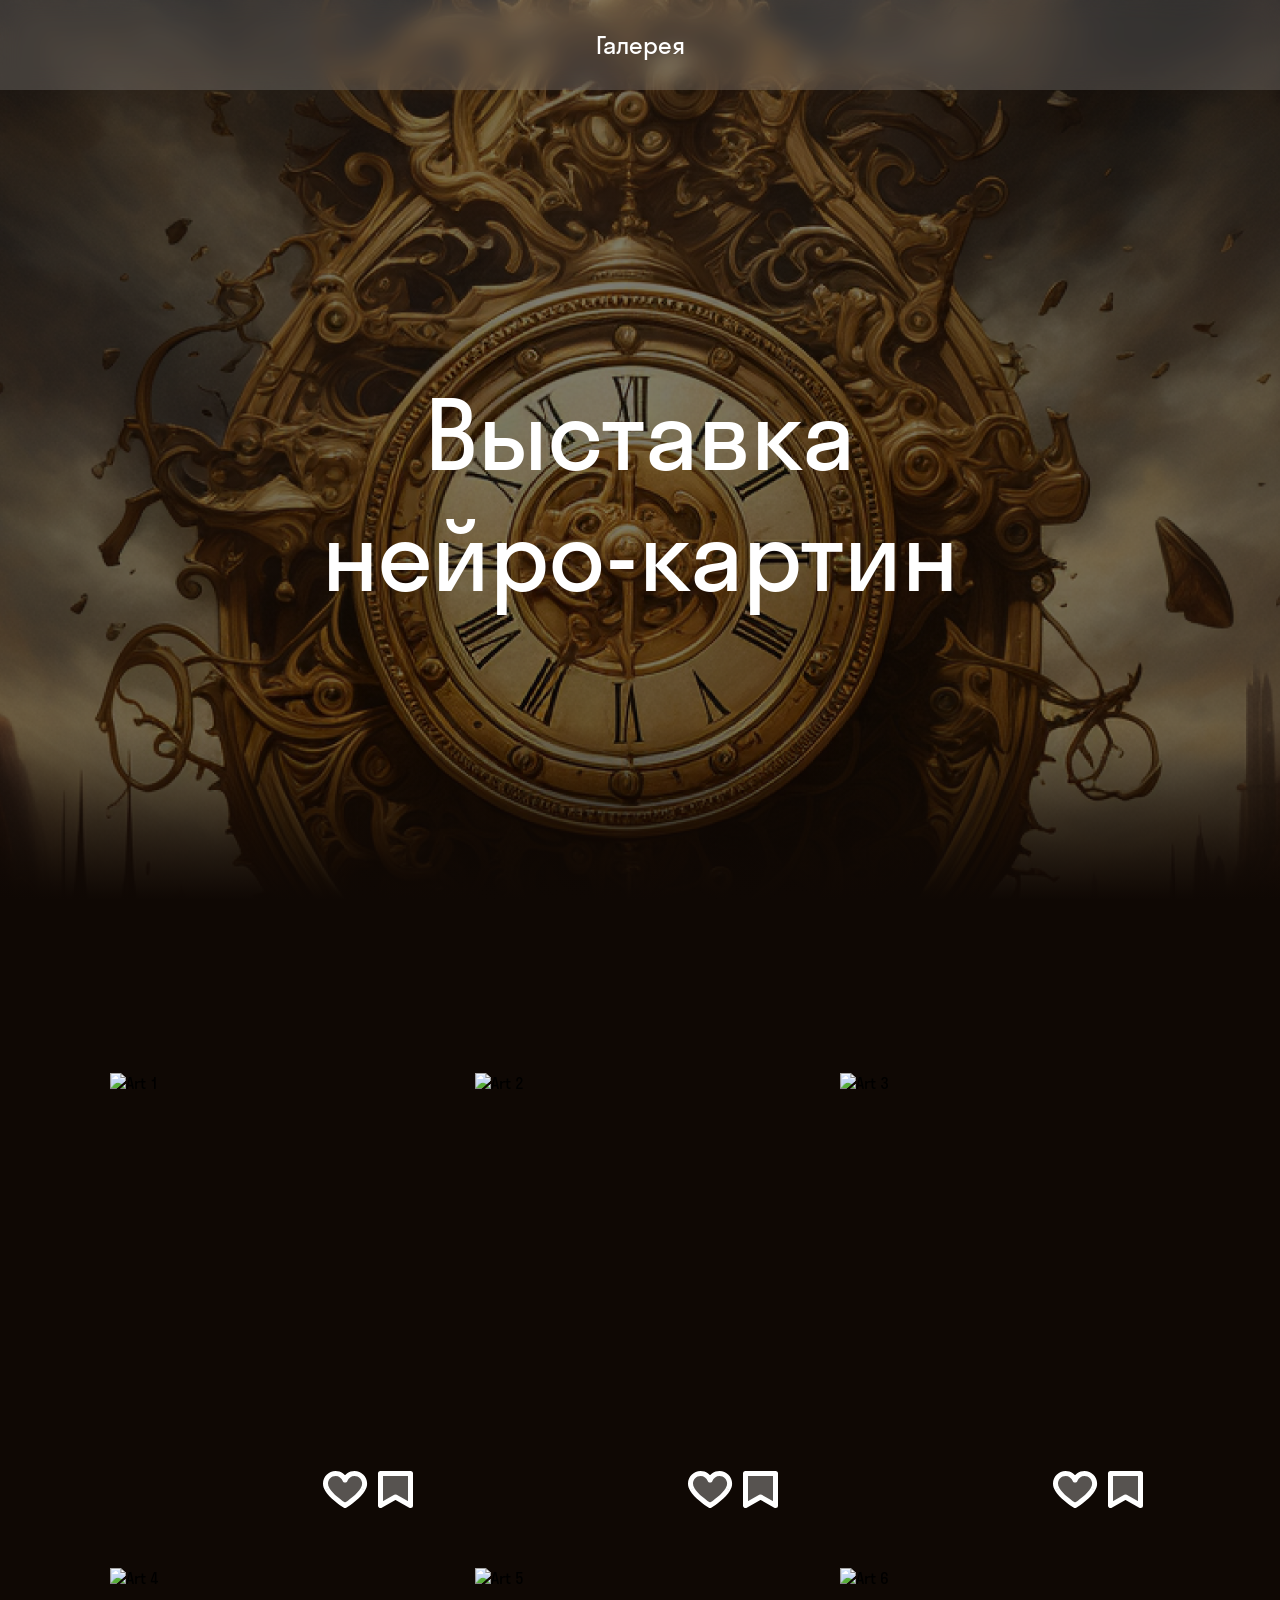
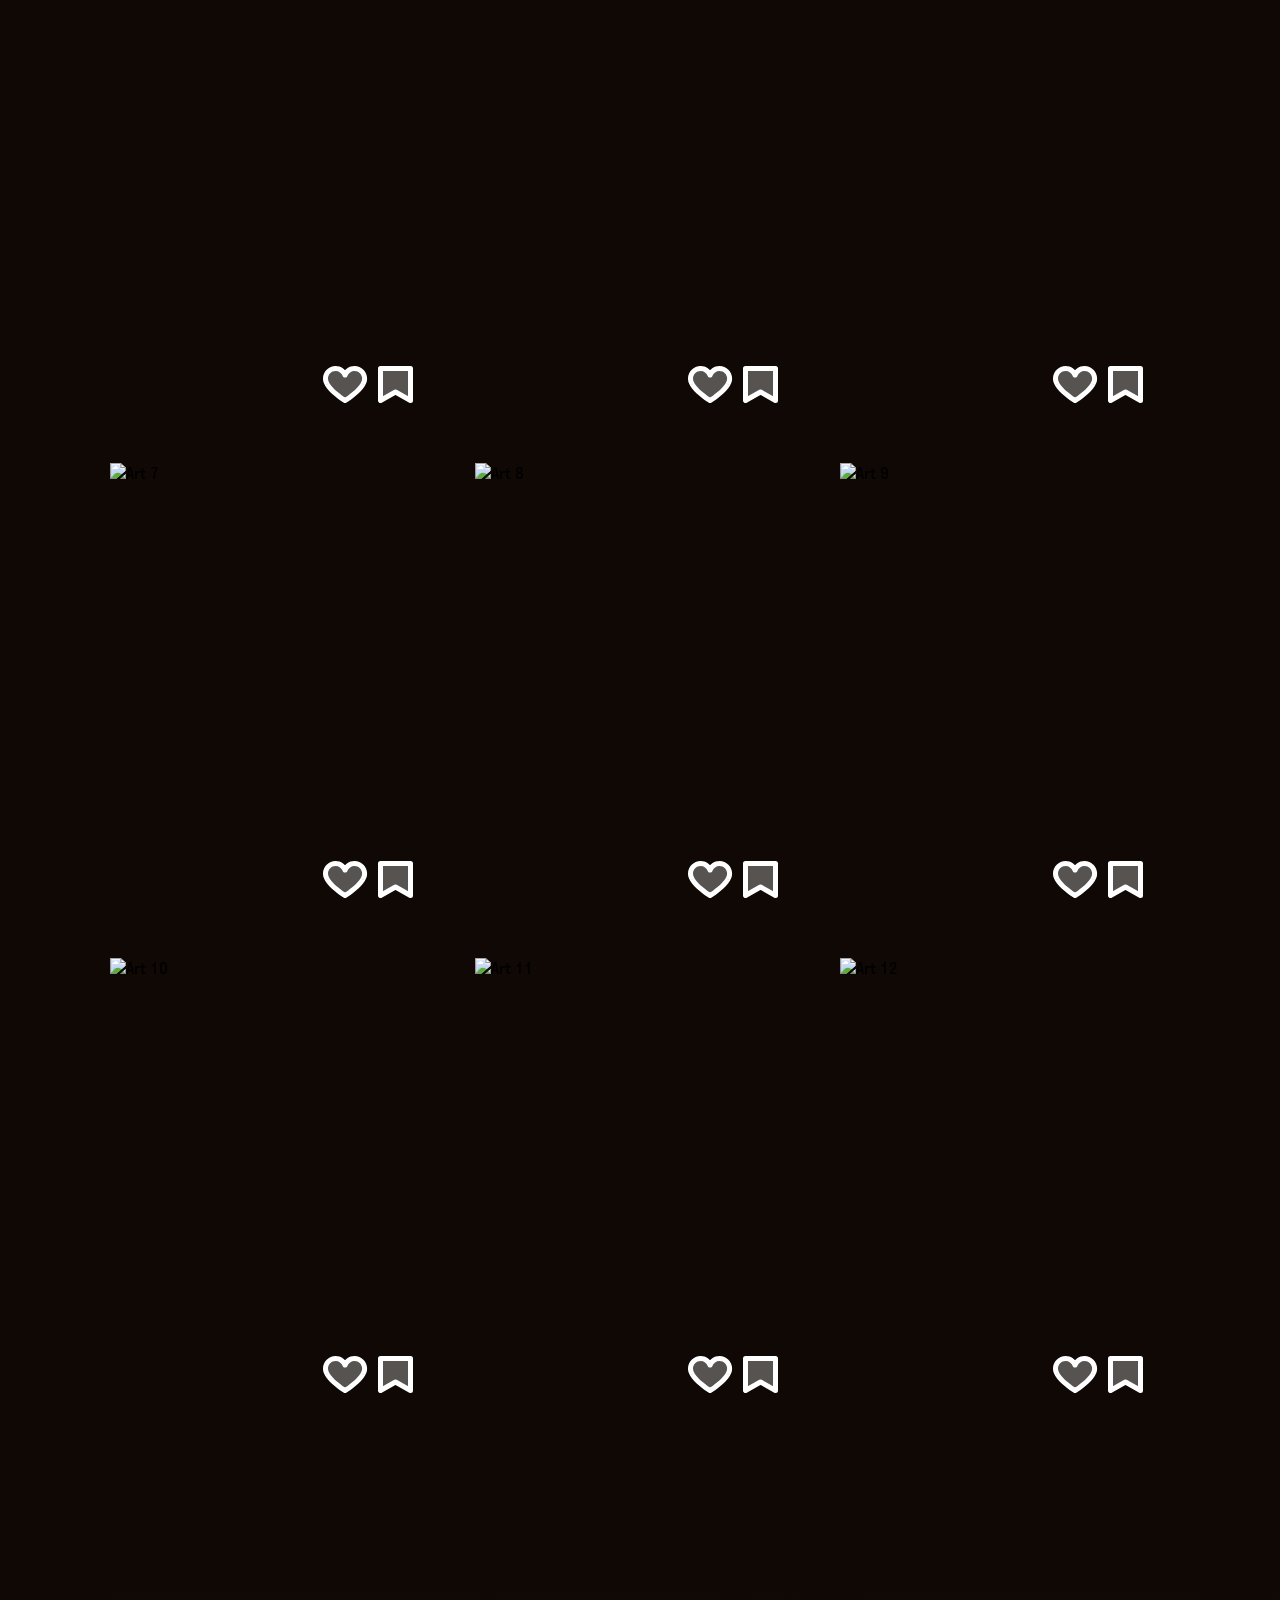
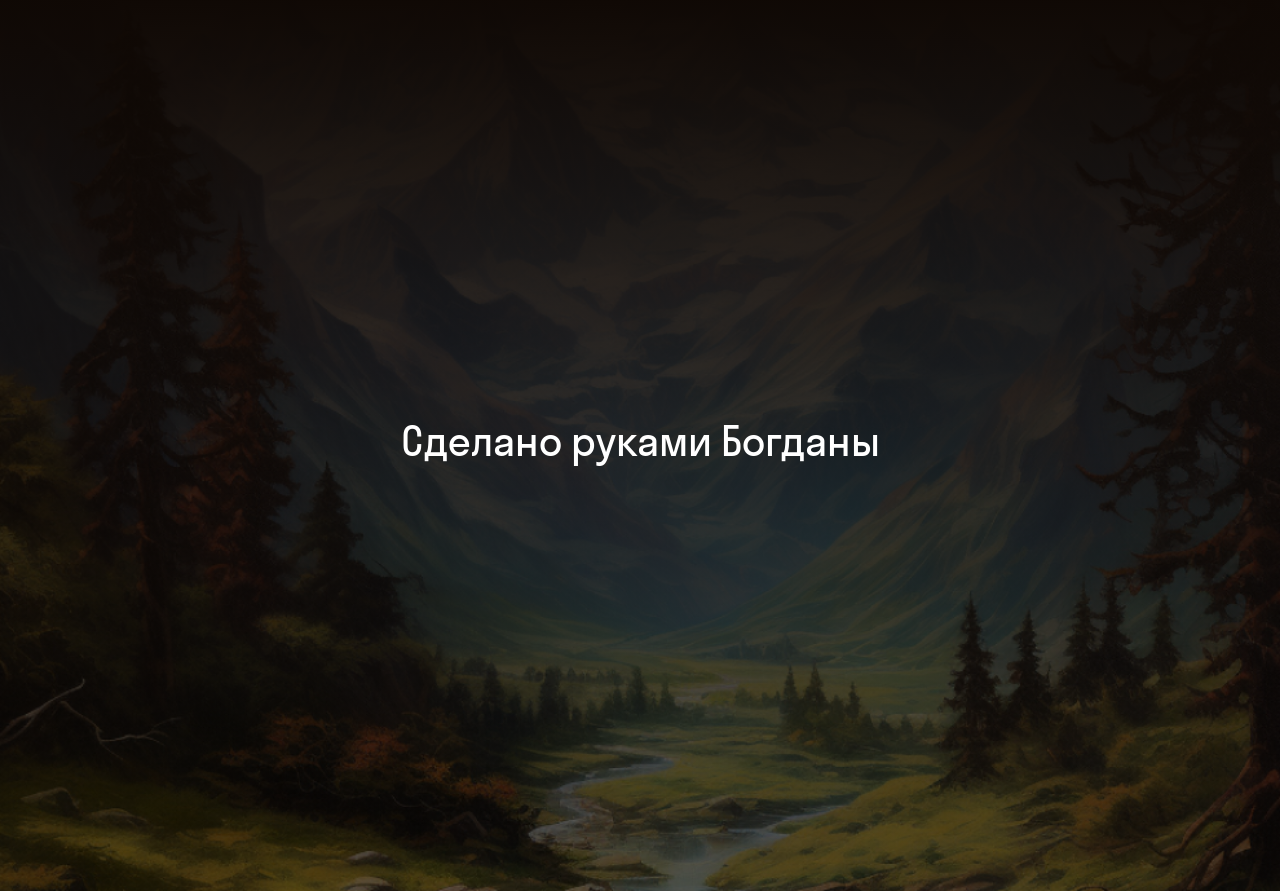
==== index.html @ 18ca432d "mruuurrrr" ====
<!DOCTYPE html>
<html lang="ru">
<head>
    <meta charset="UTF-8">
    <meta name="viewport" content="width=device-width, initial-scale=1.0">
    <title>Галерея нейро-картин</title>
    <link rel="stylesheet" href="fonts/fonts.css">
    <link rel="stylesheet" href="style.css">
</head>
<body>
<div class="header">
    <div class="header__overlay">
        <div class="header__link">
            <a href="#gallery" class="header__anchor">Галерея</a>
        </div>
        <h1 class="header__title">Выставка нейро-картин</h1>
    </div>
</div>

<div class="content">
    <ul class="gallery" id="gallery">
        <li class="gallery__item">
            <img src="images.png" alt="Art 1" class="image">
            <div class="gallery__icons">
                <button class="gallery__icon gallery__icon_type_like"></button>
                <button class="gallery__icon gallery__icon_type_favorite"></button>
            </div>
            <div class="gallery__overlay">
                <span class="gallery__overlay-text">Самуправляемый паровоз, 330 г. до н.э.</span>
            </div>
        </li>
        <li class="gallery__item">
            <img src="images.png" alt="Art 2" class="image">
            <div class="gallery__icons">
                <button class="gallery__icon gallery__icon_type_like"></button>
                <button class="gallery__icon gallery__icon_type_favorite"></button>
            </div>
            <div class="gallery__overlay">
                <span class="gallery__overlay-text">Девушка с цветами</span>
            </div>
        </li>
        <li class="gallery__item">
            <img src="images.png" alt="Art 3" class="image">
            <div class="gallery__icons">
                <button class="gallery__icon gallery__icon_type_like"></button>
                <button class="gallery__icon gallery__icon_type_favorite"></button>
            </div>
            <div class="gallery__overlay">
                <span class="gallery__overlay-text">Повелитель времени</span>
            </div>
        </li>
        <li class="gallery__item">
            <img src="images.png" alt="Art 4" class="image">
            <div class="gallery__icons">
                <button class="gallery__icon gallery__icon_type_like"></button>
                <button class="gallery__icon gallery__icon_type_favorite"></button>
            </div>
            <div class="gallery__overlay">
                <span class="gallery__overlay-text">Отец повелителя времени</span>
            </div>
        </li>
        <li class="gallery__item">
            <img src="images.png" alt="Art 5" class="image">
            <div class="gallery__icons">
                <button class="gallery__icon gallery__icon_type_like"></button>
                <button class="gallery__icon gallery__icon_type_favorite"></button>
            </div>
            <div class="gallery__overlay">
                <span class="gallery__overlay-text">Настя, Алхимик, 96 лет</span>
            </div>
        </li>
        <li class="gallery__item">
            <img src="images.png" alt="Art 6" class="image">
            <div class="gallery__icons">
                <button class="gallery__icon gallery__icon_type_like"></button>
                <button class="gallery__icon gallery__icon_type_favorite"></button>
            </div>
            <div class="gallery__overlay">
                <span class="gallery__overlay-text">Циклопы и стены</span>
            </div>
        </li>
        <li class="gallery__item">
            <img src="images.png" alt="Art 7" class="image">
            <div class="gallery__icons">
                <button class="gallery__icon gallery__icon_type_like"></button>
                <button class="gallery__icon gallery__icon_type_favorite"></button>
            </div>
            <div class="gallery__overlay">
                <span class="gallery__overlay-text">Малтай</span>
            </div>
        </li>
        <li class="gallery__item">
            <img src="images.png" alt="Art 8" class="image">
            <div class="gallery__icons">
                <button class="gallery__icon gallery__icon_type_like"></button>
                <button class="gallery__icon gallery__icon_type_favorite"></button>
            </div>
            <div class="gallery__overlay">
                <span class="gallery__overlay-text">Великая циклопская революция</span>
            </div>
        </li>
        <li class="gallery__item">
            <img src="images.png" alt="Art 9" class="image">
            <div class="gallery__icons">
                <button class="gallery__icon gallery__icon_type_like"></button>
                <button class="gallery__icon gallery__icon_type_favorite"></button>
            </div>
            <div class="gallery__overlay">
                <span class="gallery__overlay-text">Просто женщина</span>
            </div>
        </li>
        <li class="gallery__item">
            <img src="images0.png" alt="Art 10" class="image">
            <div class="gallery__icons">
                <button class="gallery__icon gallery__icon_type_like"></button>
                <button class="gallery__icon gallery__icon_type_favorite"></button>
            </div>
            <div class="gallery__overlay">
                <span class="gallery__overlay-text">Первый испытатель джетпака</span>
            </div>
        </li>
        <li class="gallery__item">
            <img src="images1.png" alt="Art 11" class="image">
            <div class="gallery__icons">
                <button class="gallery__icon gallery__icon_type_like"></button>
                <button class="gallery__icon gallery__icon_type_favorite"></button>
            </div>
            <div class="gallery__overlay">
                <span class="gallery__overlay-text">Леонард</span>
            </div>
        </li>
        <li class="gallery__item">
            <img src="images2.png" alt="Art 12" class="image">
            <div class="gallery__icons">
                <button class="gallery__icon gallery__icon_type_like"></button>
                <button class="gallery__icon gallery__icon_type_favorite"></button>
            </div>
            <div class="gallery__overlay">
                <span class="gallery__overlay-text">Средневековье</span>
            </div>
        </li>
    </ul>
</div>

<div class="footer">
    <div class="footer__overlay">
        <p class="footer__text">Сделано руками Богданы</p>
    </div>
</div>
</body>
</html>
---- fonts/fonts.css ----
@font-face {
    font-family: 'StratosSkyeng';
    src: url('stratosskyengweb-regular.woff');
    src: url('stratosskyengweb-regular.woff2');
    font-weight: 400;
    font-style: normal;
}

@font-face {
    font-family: 'StratosSkyeng';
    src: url('stratosskyengweb-medium.woff');
    src: url('stratosskyengweb-medium.woff2');
    font-weight: 500;
}

@font-face {
    font-family: 'StratosSkyeng';
    src: url('stratosskyengweb-bold.woff');
    src: url('stratosskyengweb-bold.woff2');
    font-weight: 700;
    font-style: normal;
}
---- style.css ----
* {
    margin: 0;
    padding: 0;
    box-sizing: border-box;
}

body {
    font-family: 'StratosSkyeng', sans-serif;
    background-color: #0F0804;
}

.header {
    height: 100vh;
    background-image: url(images/13.png);
    background-position: center;
    background-repeat: no-repeat;
    background-size: cover;
}

.header__overlay {
    background: linear-gradient(180deg, rgba(0, 0, 0, 0.50) 80.49%, #0F0804 100%);
    height: 100%;
    width: 100%;
    display: flex;
    flex-direction: column;
}

.header__title {
    margin: auto;
    font-size: 96px;
    text-align: center;
    color: white;
    max-width: 658px;
    font-weight: 400;
}

.header__link {
    height: 90px;
    width: 100%;
    background: rgba(255, 255, 255, 0.17);
    backdrop-filter: blur(11.5px);
}

.header__link:hover {
    opacity: .8;
}

.header__anchor {
    text-decoration: none;
    color: white;
    font-size: 24px;
    width: 100%;
    height: 100%;
    display: flex;
    justify-content: center;
    align-items: center;
}

.gallery {
    display: flex;
    flex-wrap: wrap;
    gap: 35px;
    max-width: 1060px;
    margin: 173px auto;
    justify-content: center;
    list-style: none;
}

.gallery__item {
    width: 330px;
    height: 460px;
    position: relative;
    overflow: hidden;
}

.image {
    width: 100%;
    height: 100%;
    object-fit: cover;
    display: block;
}

.gallery__icons {
    position: absolute;
    bottom: 24px;
    right: 27px;
    display: flex;
    gap: 10px;
    z-index: 10;
}

.gallery__icon {
    width: 45px;
    height: 38px;
    border: none;
    background: transparent;
    cursor: pointer;
    transition: opacity 0.2s;
    padding: 0;
    display: flex;
    align-items: center;
    justify-content: center;
    background-repeat: no-repeat;
    background-position: center;
    background-size: contain;
}

.gallery__icon_type_favorite {
    width: 35px;
    height: 37px;
    background-image: url('data:image/svg+xml;utf8,<svg width="35" height="37" viewBox="0 0 35 37" fill="none" xmlns="http://www.w3.org/2000/svg"><path d="M2.5 2.5H32.5V34.5L17.5 26.0102L2.5 34.5V2.5Z" fill="white" fill-opacity="0.3" stroke="white" stroke-width="5" stroke-linejoin="round"/></svg>');
}

.gallery__icon_type_like {
    background-image: url('data:image/svg+xml;utf8,<svg width="45" height="38" viewBox="0 0 45 38" fill="none" xmlns="http://www.w3.org/2000/svg"><path fill-rule="evenodd" clip-rule="evenodd" d="M4.15551 18.1477C3.10891 16.5561 2.5 14.651 2.5 12.6037C2.5 7.02358 7.02358 2.5 12.6037 2.5C16.924 2.5 20.6109 5.21156 22.0556 9.02564C23.5002 5.21156 27.1871 2.5 31.5074 2.5C37.0875 2.5 41.6111 7.02358 41.6111 12.6037C41.6111 14.6527 41.0012 16.5593 39.9529 18.1517C36.1476 24.5937 26.1099 32.3805 22.0554 34.6039C18.0001 32.38 7.95909 24.5905 4.15551 18.1477Z" fill="white" fill-opacity="0.3"/><path d="M4.15551 18.1477L6.30834 16.8767C6.28785 16.842 6.26652 16.8078 6.24437 16.7741L4.15551 18.1477ZM22.0556 9.02564L19.7176 9.91115C20.0857 10.8829 21.0165 11.5256 22.0556 11.5256C23.0947 11.5256 24.0254 10.8829 24.3935 9.91115L22.0556 9.02564ZM39.9529 18.1517L37.8647 16.7772C37.8425 16.811 37.821 16.8454 37.8004 16.8802L39.9529 18.1517ZM22.0554 34.6039L20.8533 36.7959C21.6021 37.2065 22.5087 37.2065 23.2575 36.7959L22.0554 34.6039ZM0 12.6037C0 15.1539 0.760067 17.5343 2.06665 19.5213L6.24437 16.7741C5.45776 15.5779 5 14.1481 5 12.6037H0ZM12.6037 0C5.64287 0 0 5.64287 0 12.6037H5C5 8.40429 8.40429 5 12.6037 5V0ZM24.3935 8.14013C22.5929 3.38633 17.9969 0 12.6037 0V5C15.8511 5 18.6289 7.03678 19.7176 9.91115L24.3935 8.14013ZM31.5074 0C26.1142 0 21.5182 3.38633 19.7176 8.14013L24.3935 9.91115C25.4822 7.03678 28.2601 5 31.5074 5V0ZM44.1111 12.6037C44.1111 5.64287 38.4682 0 31.5074 0V5C35.7068 5 39.1111 8.40429 39.1111 12.6037H44.1111ZM42.0411 19.5263C43.3498 17.5383 44.1111 15.1561 44.1111 12.6037H39.1111C39.1111 14.1494 38.6526 15.5803 37.8647 16.7772L42.0411 19.5263ZM23.2575 36.7959C25.4964 35.5681 29.1685 32.9435 32.736 29.8481C36.2852 26.7685 39.9934 22.9986 42.1054 19.4232L37.8004 16.8802C36.1071 19.7468 32.8938 23.0914 29.4592 26.0715C26.0428 29.0358 22.6689 31.4162 20.8533 32.4119L23.2575 36.7959ZM23.2575 32.4119C21.4416 31.416 18.0666 29.0348 14.6496 26.0697C11.2142 23.0886 8.00071 19.7434 6.30834 16.8767L2.00268 19.4186C4.11389 22.9948 7.8227 26.7657 11.3726 29.8461C14.9408 32.9424 18.6139 35.5679 20.8533 36.7959L23.2575 32.4119Z" fill="white"/></svg>');
}

.gallery__icon:hover {
    opacity: 0.8;
}

.gallery__icon:active {
    opacity: 1;
}

.gallery__overlay {
    position: absolute;
    top: 0;
    left: 0;
    width: 100%;
    height: 100%;
    background: rgba(0, 0, 0, 0.6);
    display: flex;
    align-items: center;
    justify-content: center;
    opacity: 0;
    transition: opacity 0.2s;
    z-index: 5;
    pointer-events: none;
}

.gallery__item:hover .gallery__overlay {
    opacity: 1;
}

.gallery__overlay-text {
    color: white;
    font-size: 24px;
    font-weight: 400;
    text-align: center;
}

.footer {
    height: 100vh;
    background-image: url(./images/7.png);
    background-position: left;
    background-repeat: no-repeat;
    background-size: cover;
}

.footer__overlay {
    display: flex;
    height: 100%;
    width: 100%;
    background: linear-gradient(180deg, #0F0804 0%, rgba(0, 0, 0, 0.6) 100%);
}

.footer__text {
    margin: auto;
    font-size: 40px;
    color: white;
}
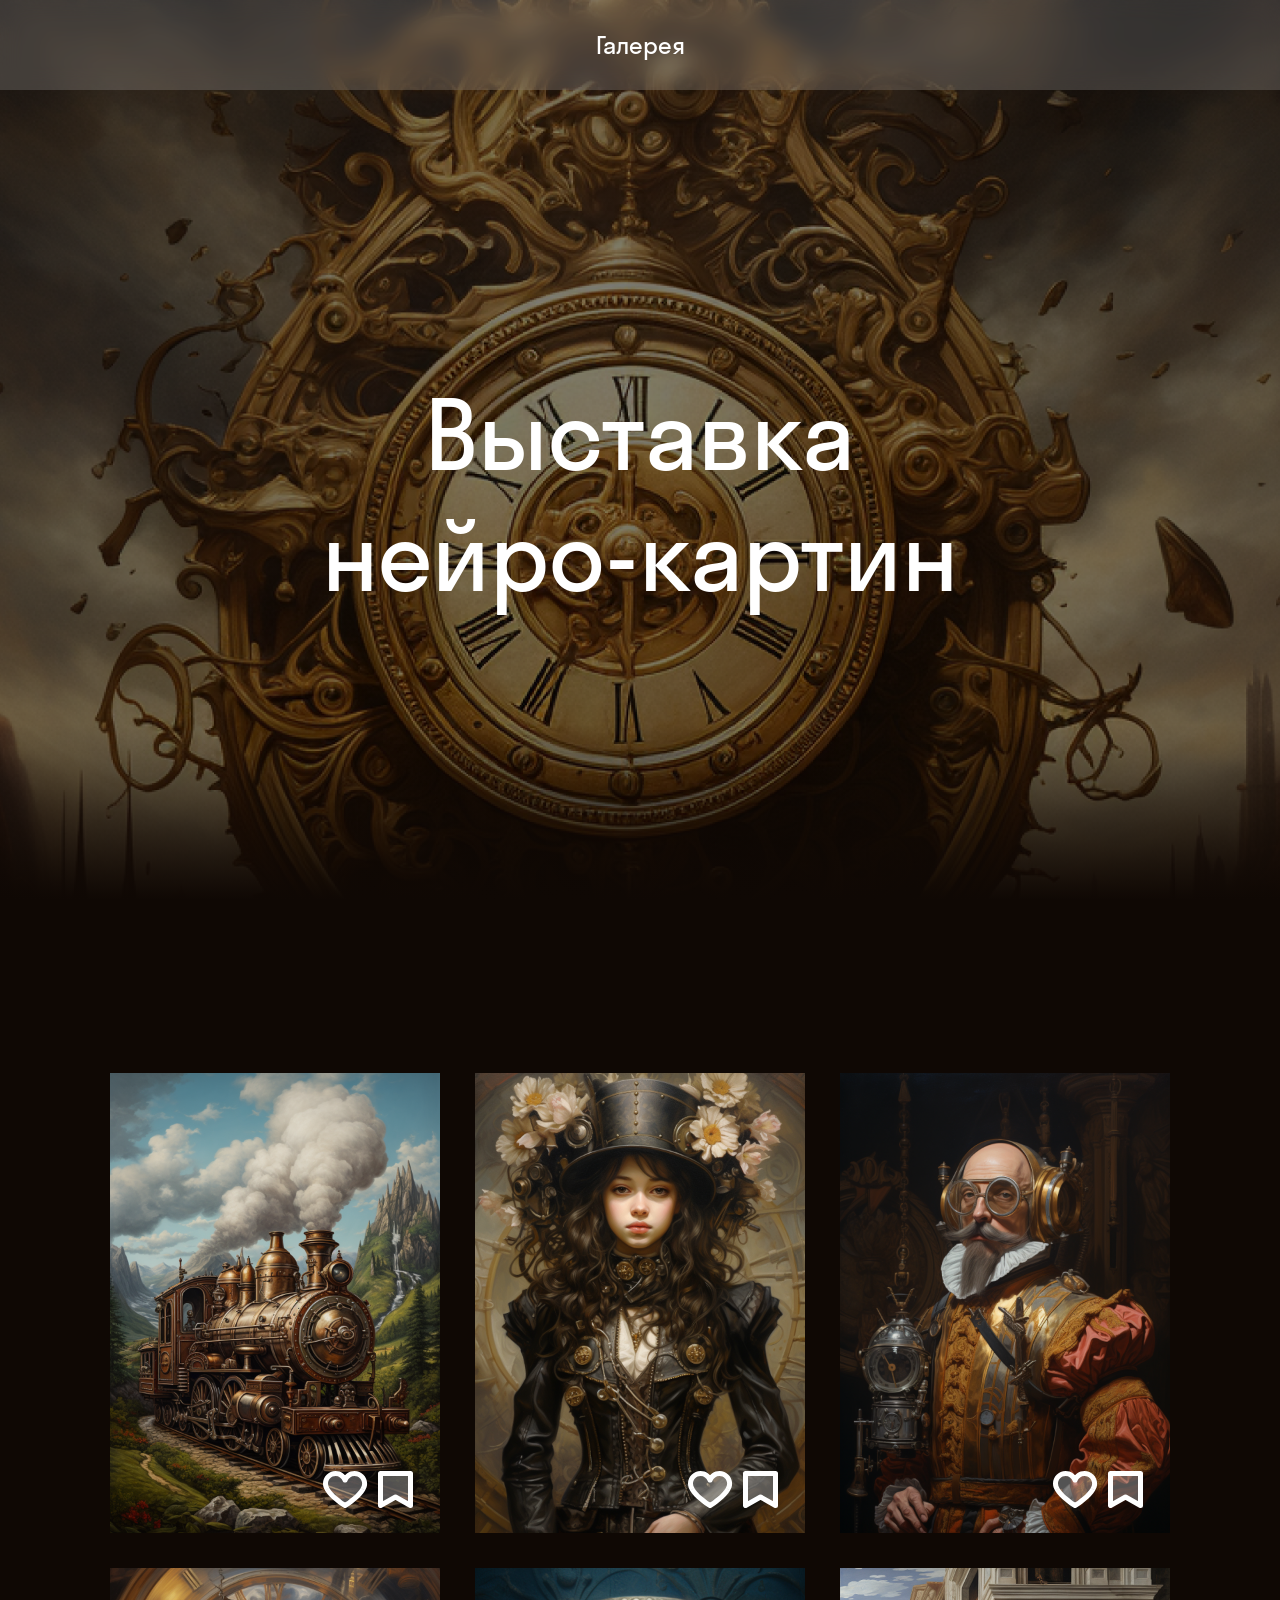
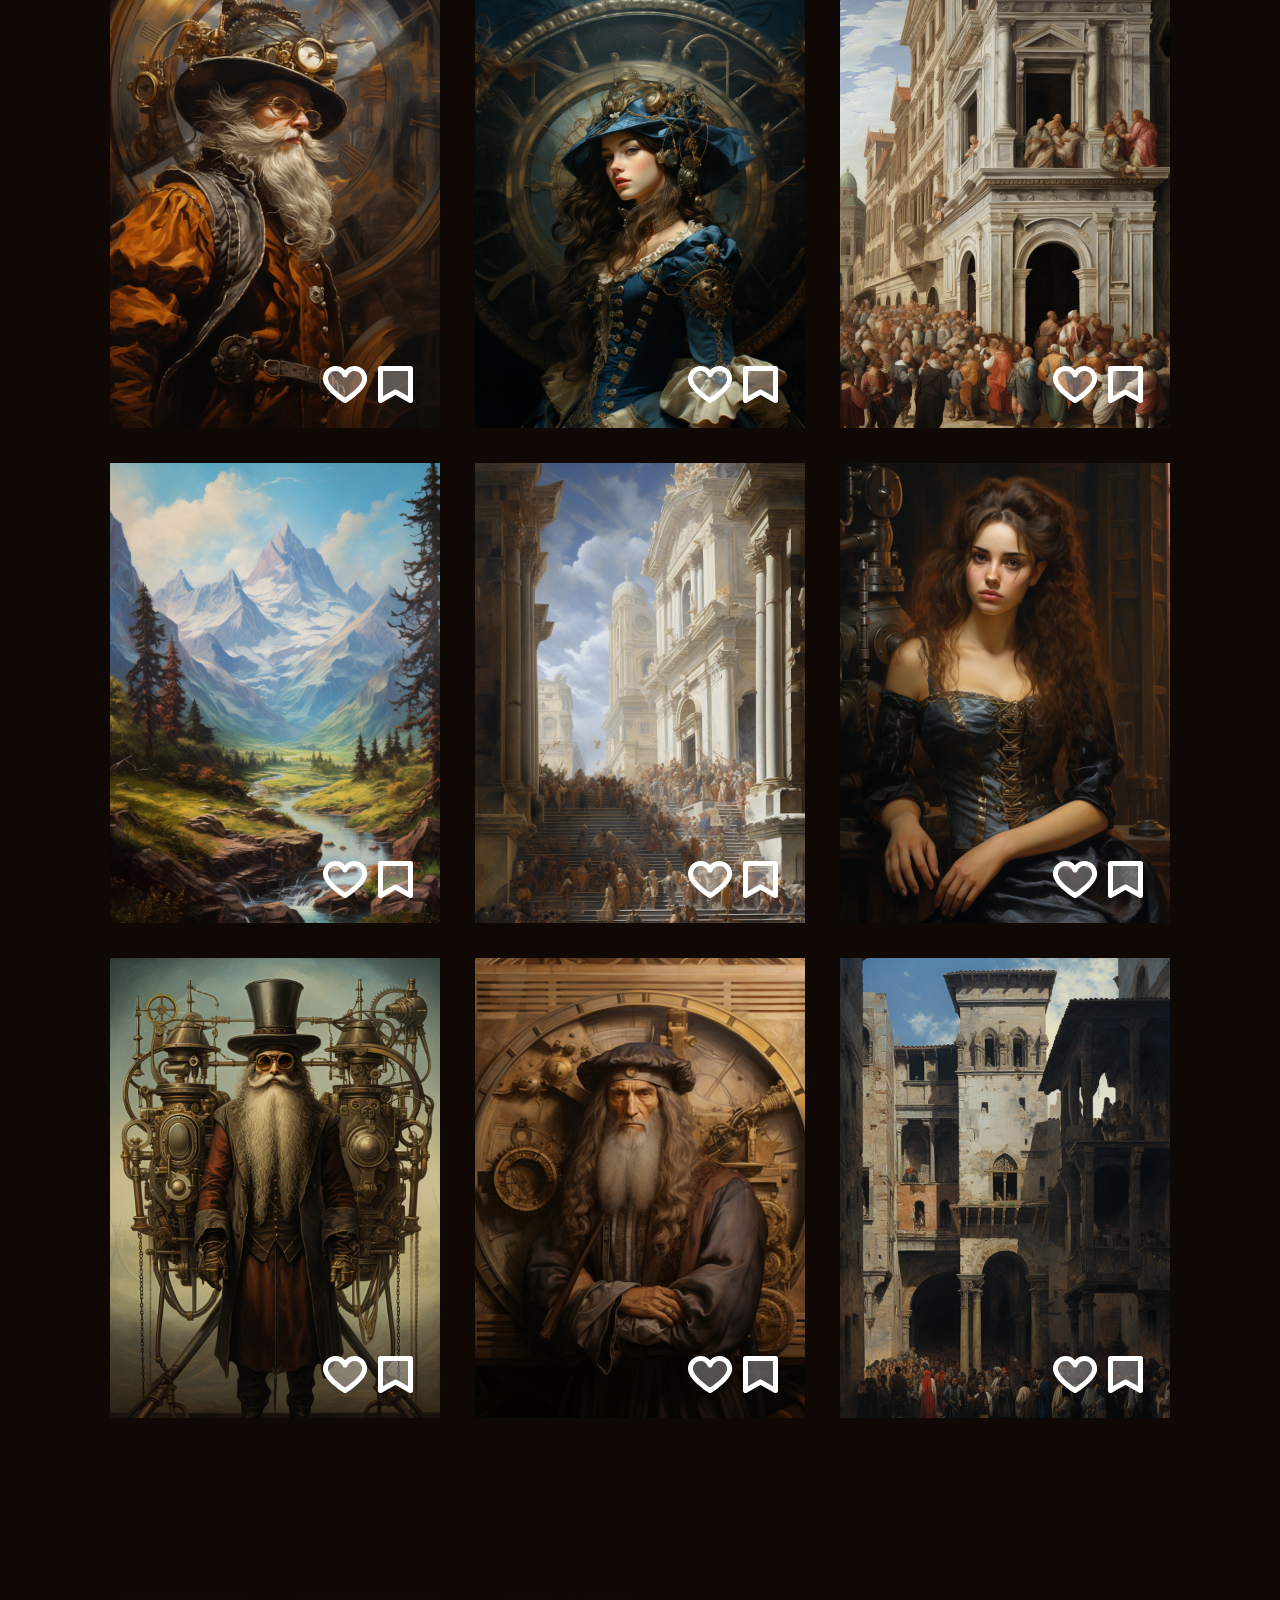
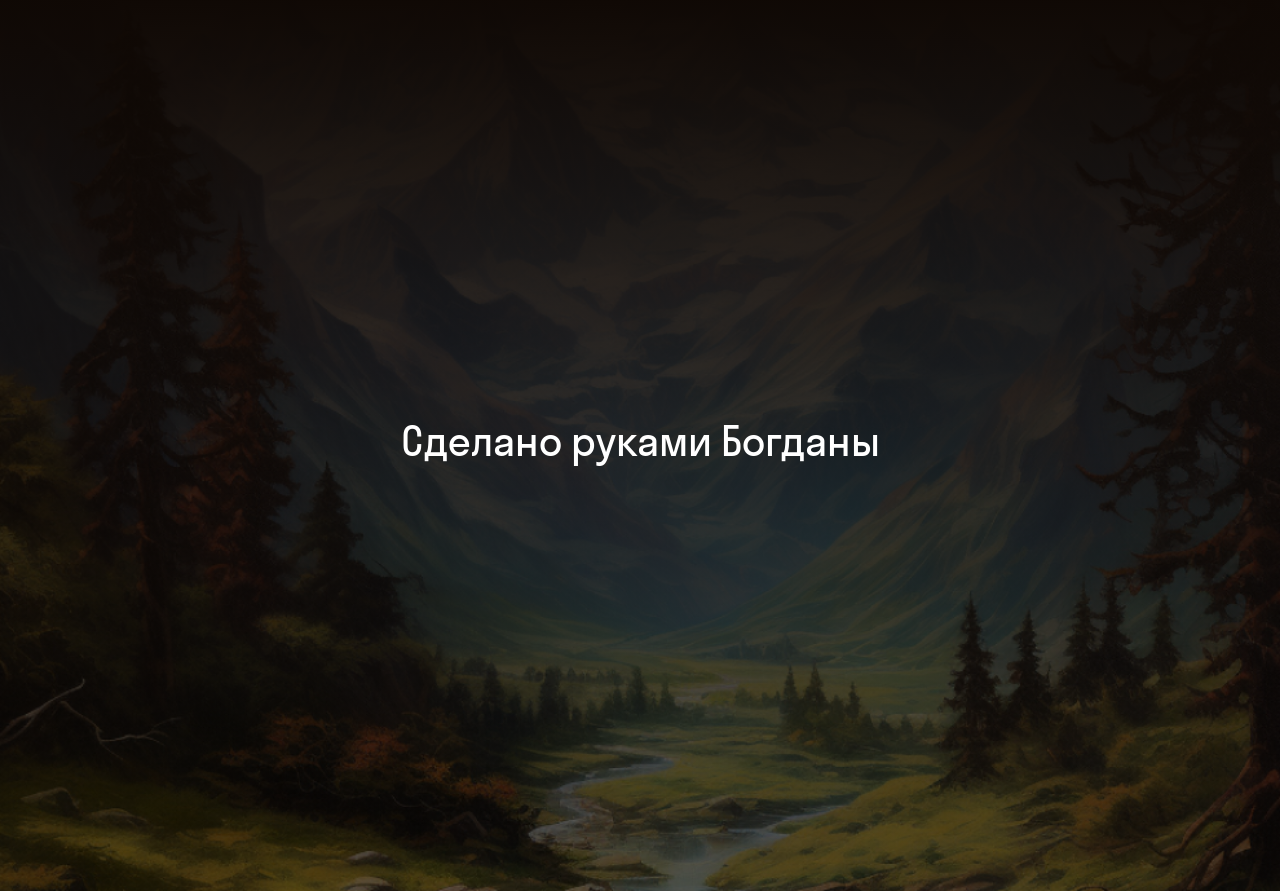
==== commit 7218ca95: "bread" ====
--- a/index.html
+++ b/index.html
@@ -4,8 +4,8 @@
     <meta charset="UTF-8">
     <meta name="viewport" content="width=device-width, initial-scale=1.0">
     <title>Галерея нейро-картин</title>
-    <link rel="stylesheet" href="fonts/fonts.css">
-    <link rel="stylesheet" href="style.css">
+    <link rel="stylesheet" href="./fonts/fonts.css">
+    <link rel="stylesheet" href="./style.css">
 </head>
 <body>
 <div class="header">
@@ -20,7 +20,7 @@
 <div class="content">
     <ul class="gallery" id="gallery">
         <li class="gallery__item">
-            <img src="images.png" alt="Art 1" class="image">
+            <img src="./images/1.png" alt="Art 1" class="image">
             <div class="gallery__icons">
                 <button class="gallery__icon gallery__icon_type_like"></button>
                 <button class="gallery__icon gallery__icon_type_favorite"></button>
@@ -30,7 +30,7 @@
             </div>
         </li>
         <li class="gallery__item">
-            <img src="images.png" alt="Art 2" class="image">
+            <img src="./images/2.png" alt="Art 2" class="image">
             <div class="gallery__icons">
                 <button class="gallery__icon gallery__icon_type_like"></button>
                 <button class="gallery__icon gallery__icon_type_favorite"></button>
@@ -40,7 +40,7 @@
             </div>
         </li>
         <li class="gallery__item">
-            <img src="images.png" alt="Art 3" class="image">
+            <img src="./images/3.png" alt="Art 3" class="image">
             <div class="gallery__icons">
                 <button class="gallery__icon gallery__icon_type_like"></button>
                 <button class="gallery__icon gallery__icon_type_favorite"></button>
@@ -50,7 +50,7 @@
             </div>
         </li>
         <li class="gallery__item">
-            <img src="images.png" alt="Art 4" class="image">
+            <img src="./images/4.png" alt="Art 4" class="image">
             <div class="gallery__icons">
                 <button class="gallery__icon gallery__icon_type_like"></button>
                 <button class="gallery__icon gallery__icon_type_favorite"></button>
@@ -60,7 +60,7 @@
             </div>
         </li>
         <li class="gallery__item">
-            <img src="images.png" alt="Art 5" class="image">
+            <img src="./images/5.png" alt="Art 5" class="image">
             <div class="gallery__icons">
                 <button class="gallery__icon gallery__icon_type_like"></button>
                 <button class="gallery__icon gallery__icon_type_favorite"></button>
@@ -70,7 +70,7 @@
             </div>
         </li>
         <li class="gallery__item">
-            <img src="images.png" alt="Art 6" class="image">
+            <img src="./images/6.png" alt="Art 6" class="image">
             <div class="gallery__icons">
                 <button class="gallery__icon gallery__icon_type_like"></button>
                 <button class="gallery__icon gallery__icon_type_favorite"></button>
@@ -80,7 +80,7 @@
             </div>
         </li>
         <li class="gallery__item">
-            <img src="images.png" alt="Art 7" class="image">
+            <img src="./images/7.png" alt="Art 7" class="image">
             <div class="gallery__icons">
                 <button class="gallery__icon gallery__icon_type_like"></button>
                 <button class="gallery__icon gallery__icon_type_favorite"></button>
@@ -90,7 +90,7 @@
             </div>
         </li>
         <li class="gallery__item">
-            <img src="images.png" alt="Art 8" class="image">
+            <img src="./images/8.png" alt="Art 8" class="image">
             <div class="gallery__icons">
                 <button class="gallery__icon gallery__icon_type_like"></button>
                 <button class="gallery__icon gallery__icon_type_favorite"></button>
@@ -100,7 +100,7 @@
             </div>
         </li>
         <li class="gallery__item">
-            <img src="images.png" alt="Art 9" class="image">
+            <img src="./images/9.png" alt="Art 9" class="image">
             <div class="gallery__icons">
                 <button class="gallery__icon gallery__icon_type_like"></button>
                 <button class="gallery__icon gallery__icon_type_favorite"></button>
@@ -110,7 +110,7 @@
             </div>
         </li>
         <li class="gallery__item">
-            <img src="images0.png" alt="Art 10" class="image">
+            <img src="./images/10.png" alt="Art 10" class="image">
             <div class="gallery__icons">
                 <button class="gallery__icon gallery__icon_type_like"></button>
                 <button class="gallery__icon gallery__icon_type_favorite"></button>
@@ -120,7 +120,7 @@
             </div>
         </li>
         <li class="gallery__item">
-            <img src="images1.png" alt="Art 11" class="image">
+            <img src="./images/11.png" alt="Art 11" class="image">
             <div class="gallery__icons">
                 <button class="gallery__icon gallery__icon_type_like"></button>
                 <button class="gallery__icon gallery__icon_type_favorite"></button>
@@ -130,7 +130,7 @@
             </div>
         </li>
         <li class="gallery__item">
-            <img src="images2.png" alt="Art 12" class="image">
+            <img src="./images/12.png" alt="Art 12" class="image">
             <div class="gallery__icons">
                 <button class="gallery__icon gallery__icon_type_like"></button>
                 <button class="gallery__icon gallery__icon_type_favorite"></button>
@@ -148,4 +148,4 @@
     </div>
 </div>
 </body>
-</html>+</html>
